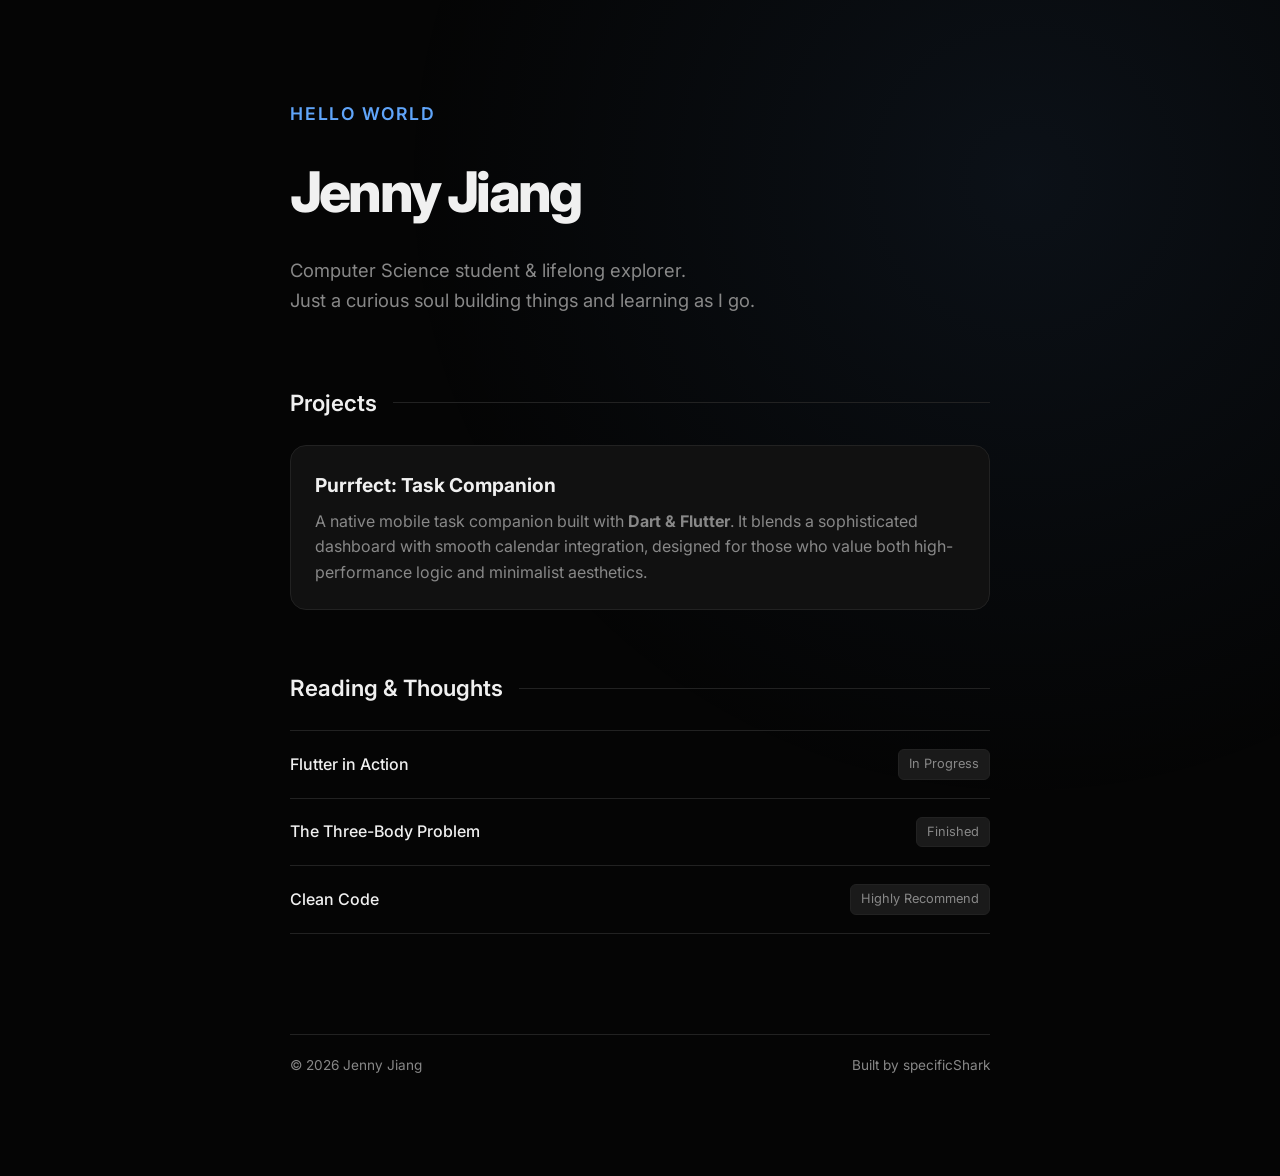
==== index.html @ 4e8fd416 "Update todo-detail.html Fix the problem that image cannot show." ====
<!DOCTYPE html>
<html lang="en">
<head>
    <meta charset="UTF-8">
    <meta name="viewport" content="width=device-width, initial-scale=1.0">
    <title>Jenny Jiang | Mobile Developer</title>
    <link href="https://fonts.googleapis.com/css2?family=Inter:wght@400;600;800&display=swap" rel="stylesheet">
    <style>
        :root {
            --bg-color: #050505;
            --card-bg: #111111;
            --text-main: #f0f0f0;
            --text-dim: #888888;
            --accent: #60a5fa; /* Modern Blue */
            --border: #222222;
        }

        body {
            background-color: var(--bg-color);
            color: var(--text-main);
            font-family: 'Inter', -apple-system, BlinkMacSystemFont, sans-serif;
            margin: 0;
            padding: 0;
            line-height: 1.6;
            -webkit-font-smoothing: antialiased;
        }

        .container {
            max-width: 700px;
            margin: 0 auto;
            padding: 100px 24px;
        }

        /* Header Section */
        header {
            margin-bottom: 70px;
        }

        h1 {
            font-size: 3.5rem;
            font-weight: 800;
            margin: 0 0 16px 0;
            letter-spacing: -0.05em;
        }

        .subtitle {
            font-size: 1.1rem;
            color: var(--accent);
            font-weight: 600;
            text-transform: uppercase;
            letter-spacing: 0.1em;
            margin-bottom: 20px;
        }

        .desc {
            font-size: 1.15rem;
            color: var(--text-dim);
            max-width: 540px;
        }

        /* Section Titles */
        h2 {
            font-size: 1.4rem;
            font-weight: 600;
            margin: 60px 0 24px 0;
            display: flex;
            align-items: center;
        }

        h2::after {
            content: "";
            height: 1px;
            flex: 1;
            background: var(--border);
            margin-left: 16px;
        }

        /* Project Cards */
        .project-card {
            background: var(--card-bg);
            padding: 24px;
            border-radius: 16px;
            margin-bottom: 20px;
            border: 1px solid var(--border);
            transition: all 0.3s ease;
            text-decoration: none;
            display: block;
        }

        .project-card:hover {
            border-color: var(--accent);
            transform: translateY(-4px);
            background: #161616;
        }

        .project-card h3 {
            margin: 0 0 8px 0;
            color: var(--text-main);
            font-size: 1.2rem;
        }

        .project-card p {
            margin: 0;
            color: var(--text-dim);
            font-size: 1rem;
        }

        /* Reading List */
        .list-container {
            border-top: 1px solid var(--border);
        }

        .list-item {
            display: flex;
            justify-content: space-between;
            align-items: center;
            padding: 18px 0;
            border-bottom: 1px solid var(--border);
        }

        .list-item-title {
            font-weight: 500;
            color: var(--text-main);
        }

        .list-item-tag {
            font-size: 0.8rem;
            color: var(--text-dim);
            background: #1a1a1a;
            padding: 4px 10px;
            border-radius: 6px;
            border: 1px solid var(--border);
        }

        /* Decor Background Glow */
        .glow {
            position: fixed;
            top: 0;
            left: 50%;
            transform: translateX(-50%);
            width: 100%;
            height: 100%;
            background: radial-gradient(circle at 80% 20%, rgba(96, 165, 250, 0.08) 0%, rgba(0,0,0,0) 50%);
            z-index: -1;
            pointer-events: none;
        }

        footer {
            margin-top: 100px;
            padding-top: 20px;
            border-top: 1px solid var(--border);
            color: var(--text-dim);
            font-size: 0.85rem;
            display: flex;
            justify-content: space-between;
        }

        a {
            color: var(--accent);
            text-decoration: none;
        }
    </style>
</head>
<body>
    <div class="glow"></div>
    
    <div class="container">
        <header>
            <div class="subtitle">Hello World</div>
            <h1>Jenny Jiang</h1>
            <p class="desc">
                Computer Science student & lifelong explorer. <br>
                Just a curious soul building things and learning as I go.
            </p>
        </header>

        <section id="projects">
            <h2>Projects</h2>
            <a href="projects/todo-detail.html" class="project-card">
                <h3>Purrfect: Task Companion</h3>
                <p>A native mobile task companion built with <strong>Dart & Flutter</strong>. 
                    It blends a sophisticated dashboard with smooth calendar integration, designed for those who value both high-performance logic and minimalist aesthetics.</p>
            </a>
            
        </section>

        <section id="reading">
            <h2>Reading & Thoughts</h2>
            <div class="list-container">
                <div class="list-item">
                    <span class="list-item-title">Flutter in Action</span>
                    <span class="list-item-tag">In Progress</span>
                </div>
                <div class="list-item">
                    <span class="list-item-title">The Three-Body Problem</span>
                    <span class="list-item-tag">Finished</span>
                </div>
                <div class="list-item">
                    <span class="list-item-title">Clean Code</span>
                    <span class="list-item-tag">Highly Recommend</span>
                </div>
            </div>
        </section>

        <footer>
            <span>© 2026 Jenny Jiang</span>
            <span>Built by specificShark</span>
        </footer>
    </div>
</body>
</html>
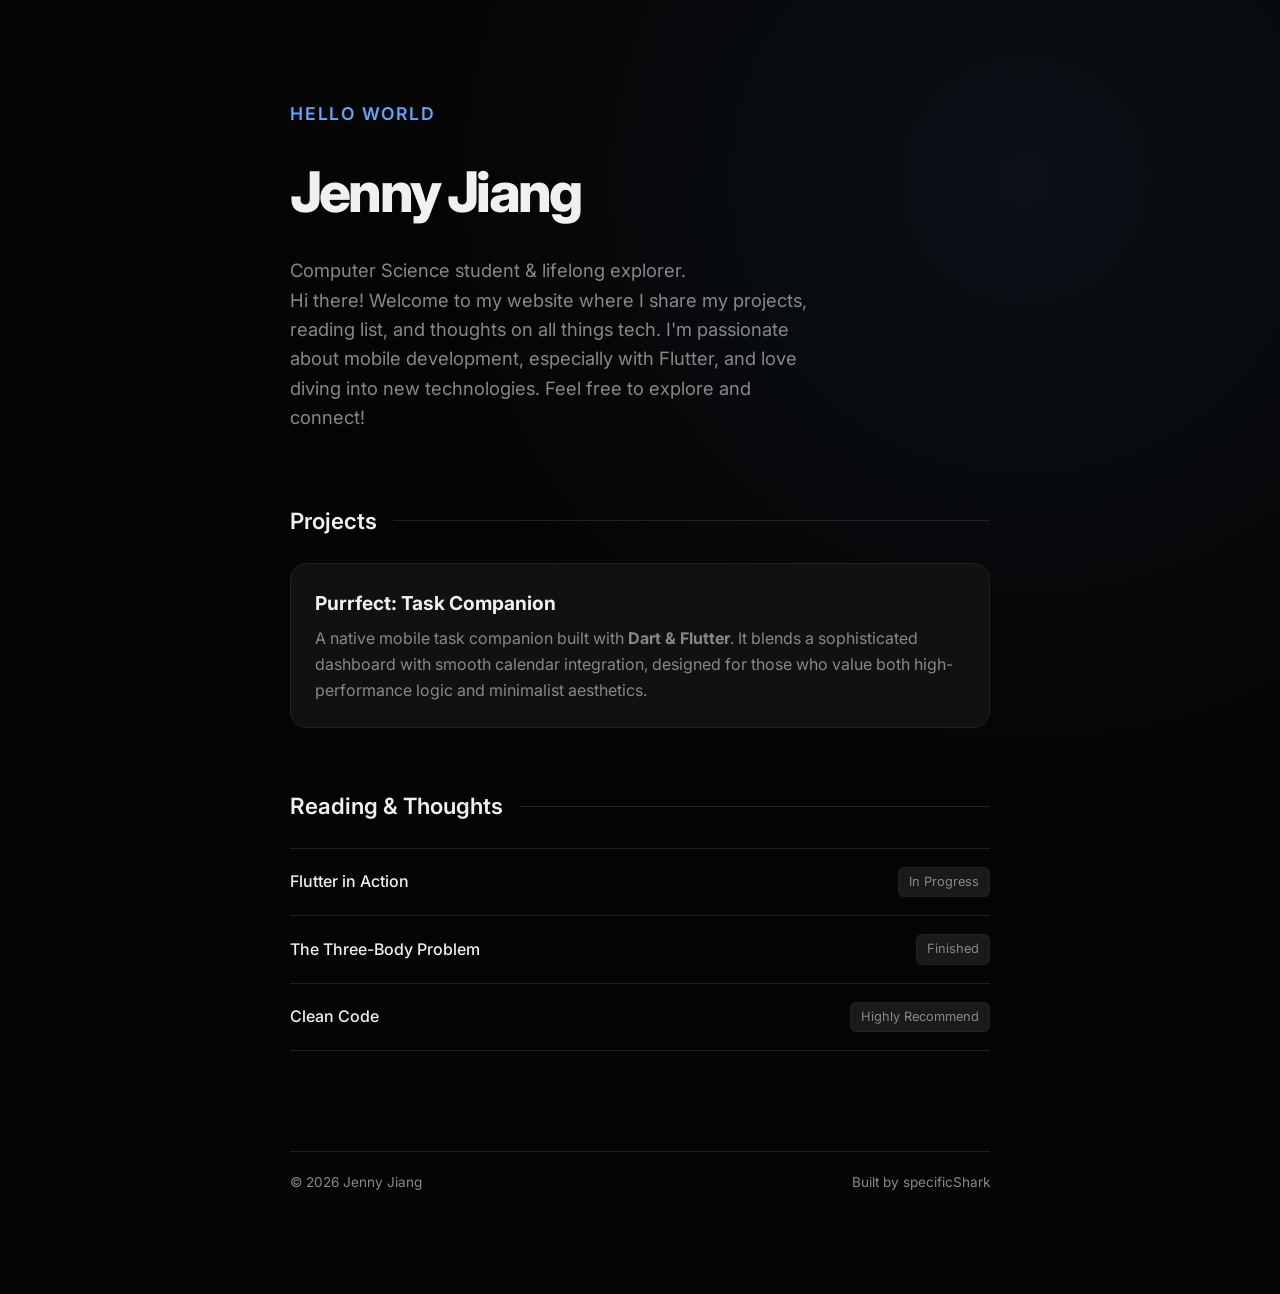
==== commit 58d9a991: "Add calendar pic for Purrfect project" ====
--- a/index.html
+++ b/index.html
@@ -170,7 +170,7 @@
             <h1>Jenny Jiang</h1>
             <p class="desc">
                 Computer Science student & lifelong explorer. <br>
-                Just a curious soul building things and learning as I go.
+                Hi there! Welcome to my website where I share my projects, reading list, and thoughts on all things tech. I'm passionate about mobile development, especially with Flutter, and love diving into new technologies. Feel free to explore and connect!
             </p>
         </header>
 
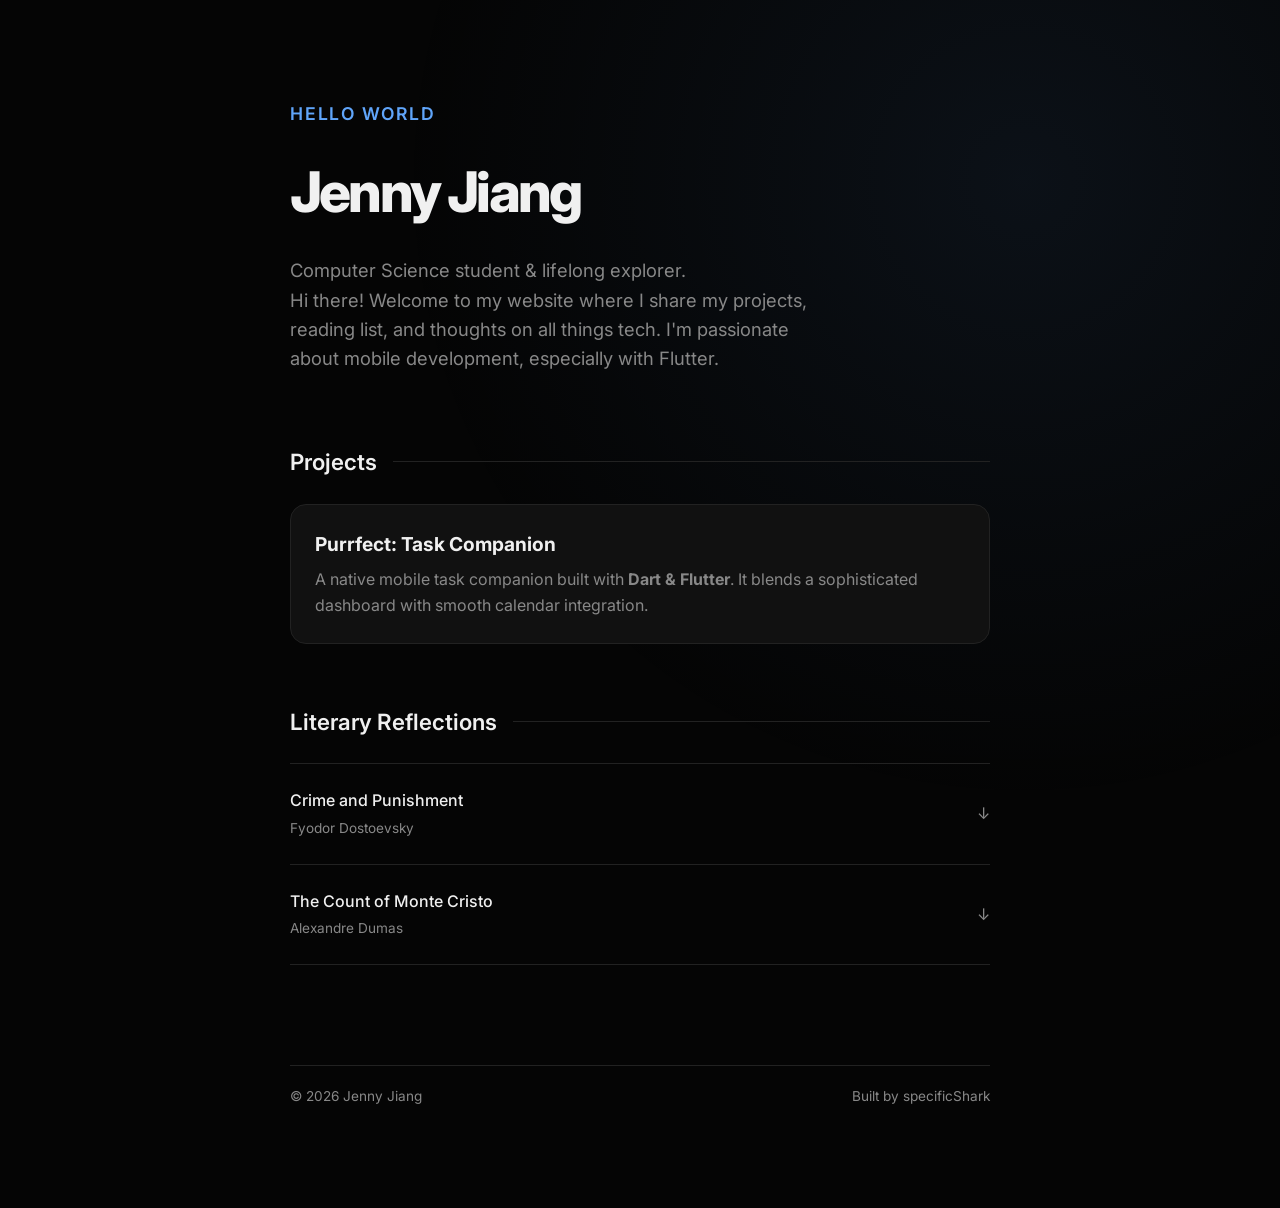
==== commit 03888c79: "Update reading & thoughts section Create main.css and script.js files to store style and functions s" ====
--- a/index.html
+++ b/index.html
@@ -5,161 +5,7 @@
     <meta name="viewport" content="width=device-width, initial-scale=1.0">
     <title>Jenny Jiang | Mobile Developer</title>
     <link href="https://fonts.googleapis.com/css2?family=Inter:wght@400;600;800&display=swap" rel="stylesheet">
-    <style>
-        :root {
-            --bg-color: #050505;
-            --card-bg: #111111;
-            --text-main: #f0f0f0;
-            --text-dim: #888888;
-            --accent: #60a5fa; /* Modern Blue */
-            --border: #222222;
-        }
-
-        body {
-            background-color: var(--bg-color);
-            color: var(--text-main);
-            font-family: 'Inter', -apple-system, BlinkMacSystemFont, sans-serif;
-            margin: 0;
-            padding: 0;
-            line-height: 1.6;
-            -webkit-font-smoothing: antialiased;
-        }
-
-        .container {
-            max-width: 700px;
-            margin: 0 auto;
-            padding: 100px 24px;
-        }
-
-        /* Header Section */
-        header {
-            margin-bottom: 70px;
-        }
-
-        h1 {
-            font-size: 3.5rem;
-            font-weight: 800;
-            margin: 0 0 16px 0;
-            letter-spacing: -0.05em;
-        }
-
-        .subtitle {
-            font-size: 1.1rem;
-            color: var(--accent);
-            font-weight: 600;
-            text-transform: uppercase;
-            letter-spacing: 0.1em;
-            margin-bottom: 20px;
-        }
-
-        .desc {
-            font-size: 1.15rem;
-            color: var(--text-dim);
-            max-width: 540px;
-        }
-
-        /* Section Titles */
-        h2 {
-            font-size: 1.4rem;
-            font-weight: 600;
-            margin: 60px 0 24px 0;
-            display: flex;
-            align-items: center;
-        }
-
-        h2::after {
-            content: "";
-            height: 1px;
-            flex: 1;
-            background: var(--border);
-            margin-left: 16px;
-        }
-
-        /* Project Cards */
-        .project-card {
-            background: var(--card-bg);
-            padding: 24px;
-            border-radius: 16px;
-            margin-bottom: 20px;
-            border: 1px solid var(--border);
-            transition: all 0.3s ease;
-            text-decoration: none;
-            display: block;
-        }
-
-        .project-card:hover {
-            border-color: var(--accent);
-            transform: translateY(-4px);
-            background: #161616;
-        }
-
-        .project-card h3 {
-            margin: 0 0 8px 0;
-            color: var(--text-main);
-            font-size: 1.2rem;
-        }
-
-        .project-card p {
-            margin: 0;
-            color: var(--text-dim);
-            font-size: 1rem;
-        }
-
-        /* Reading List */
-        .list-container {
-            border-top: 1px solid var(--border);
-        }
-
-        .list-item {
-            display: flex;
-            justify-content: space-between;
-            align-items: center;
-            padding: 18px 0;
-            border-bottom: 1px solid var(--border);
-        }
-
-        .list-item-title {
-            font-weight: 500;
-            color: var(--text-main);
-        }
-
-        .list-item-tag {
-            font-size: 0.8rem;
-            color: var(--text-dim);
-            background: #1a1a1a;
-            padding: 4px 10px;
-            border-radius: 6px;
-            border: 1px solid var(--border);
-        }
-
-        /* Decor Background Glow */
-        .glow {
-            position: fixed;
-            top: 0;
-            left: 50%;
-            transform: translateX(-50%);
-            width: 100%;
-            height: 100%;
-            background: radial-gradient(circle at 80% 20%, rgba(96, 165, 250, 0.08) 0%, rgba(0,0,0,0) 50%);
-            z-index: -1;
-            pointer-events: none;
-        }
-
-        footer {
-            margin-top: 100px;
-            padding-top: 20px;
-            border-top: 1px solid var(--border);
-            color: var(--text-dim);
-            font-size: 0.85rem;
-            display: flex;
-            justify-content: space-between;
-        }
-
-        a {
-            color: var(--accent);
-            text-decoration: none;
-        }
-    </style>
+    <link rel="stylesheet" href="css/main.css">
 </head>
 <body>
     <div class="glow"></div>
@@ -170,7 +16,7 @@
             <h1>Jenny Jiang</h1>
             <p class="desc">
                 Computer Science student & lifelong explorer. <br>
-                Hi there! Welcome to my website where I share my projects, reading list, and thoughts on all things tech. I'm passionate about mobile development, especially with Flutter, and love diving into new technologies. Feel free to explore and connect!
+                Hi there! Welcome to my website where I share my projects, reading list, and thoughts on all things tech. I'm passionate about mobile development, especially with Flutter.
             </p>
         </header>
 
@@ -178,26 +24,41 @@
             <h2>Projects</h2>
             <a href="projects/todo-detail.html" class="project-card">
                 <h3>Purrfect: Task Companion</h3>
-                <p>A native mobile task companion built with <strong>Dart & Flutter</strong>. 
-                    It blends a sophisticated dashboard with smooth calendar integration, designed for those who value both high-performance logic and minimalist aesthetics.</p>
+                <p>A native mobile task companion built with <strong>Dart & Flutter</strong>. It blends a sophisticated dashboard with smooth calendar integration.</p>
             </a>
-            
         </section>
 
         <section id="reading">
-            <h2>Reading & Thoughts</h2>
+            <h2>Literary Reflections</h2>
             <div class="list-container">
-                <div class="list-item">
-                    <span class="list-item-title">Flutter in Action</span>
-                    <span class="list-item-tag">In Progress</span>
+                <!-- Crime and Punishment -->
+                <div class="book-item">
+                    <div class="book-header" onclick="toggleBook(this)">
+                        <div class="book-info">
+                            <span class="list-item-title">Crime and Punishment</span>
+                            <span class="author">Fyodor Dostoevsky</span>
+                        </div>
+                        <span class="hover-quote">"To go wrong in one's own way..."</span>
+                        <span class="arrow">↓</span>
+                    </div>
+                    <div class="book-content">
+                        <p>Dostoevsky’s exploration of Raskolnikov’s internal struggle is a profound meditation on morality and redemption.</p>
+                    </div>
                 </div>
-                <div class="list-item">
-                    <span class="list-item-title">The Three-Body Problem</span>
-                    <span class="list-item-tag">Finished</span>
-                </div>
-                <div class="list-item">
-                    <span class="list-item-title">Clean Code</span>
-                    <span class="list-item-tag">Highly Recommend</span>
+
+                <!-- Count of Monte Cristo -->
+                <div class="book-item">
+                    <div class="book-header" onclick="toggleBook(this)">
+                        <div class="book-info">
+                            <span class="list-item-title">The Count of Monte Cristo</span>
+                            <span class="author">Alexandre Dumas</span>
+                        </div>
+                        <span class="hover-quote">"Wait and Hope."</span>
+                        <span class="arrow">↓</span>
+                    </div>
+                    <div class="book-content">
+                        <p>A masterpiece about patience and justice. Edmond Dantès' transformation is a testament to the resilience of the human spirit.</p>
+                    </div>
                 </div>
             </div>
         </section>
@@ -207,5 +68,7 @@
             <span>Built by specificShark</span>
         </footer>
     </div>
+
+    <script src="js/script.js"></script>
 </body>
 </html>
--- a/css/main.css
+++ b/css/main.css
@@ -0,0 +1,253 @@
+/* --- Design System & Variables --- */
+:root {
+    --bg-color: #050505;
+    --card-bg: #111111;
+    --text-main: #f0f0f0;
+    --text-dim: #888888;
+    --accent: #60a5fa; /* Modern Blue */
+    --border: #222222;
+}
+
+/* --- Base Styles --- */
+body {
+    background-color: var(--bg-color);
+    color: var(--text-main);
+    font-family: 'Inter', -apple-system, BlinkMacSystemFont, sans-serif;
+    margin: 0;
+    padding: 0;
+    line-height: 1.6;
+    -webkit-font-smoothing: antialiased;
+}
+
+.container {
+    max-width: 700px;
+    margin: 0 auto;
+    padding: 100px 24px;
+}
+
+a {
+    color: var(--accent);
+    text-decoration: none;
+}
+
+/* --- Header --- */
+header {
+    margin-bottom: 70px;
+}
+
+h1 {
+    font-size: 3.5rem;
+    font-weight: 800;
+    margin: 0 0 16px 0;
+    letter-spacing: -0.05em;
+}
+
+.subtitle {
+    font-size: 1.1rem;
+    color: var(--accent);
+    font-weight: 600;
+    text-transform: uppercase;
+    letter-spacing: 0.1em;
+    margin-bottom: 20px;
+}
+
+.desc {
+    font-size: 1.15rem;
+    color: var(--text-dim);
+    max-width: 540px;
+}
+
+/* --- Section Titles --- */
+h2 {
+    font-size: 1.4rem;
+    font-weight: 600;
+    margin: 60px 0 24px 0;
+    display: flex;
+    align-items: center;
+}
+
+h2::after {
+    content: "";
+    height: 1px;
+    flex: 1;
+    background: var(--border);
+    margin-left: 16px;
+}
+
+/* --- Project Cards --- */
+.project-card {
+    background: var(--card-bg);
+    padding: 24px;
+    border-radius: 16px;
+    margin-bottom: 20px;
+    border: 1px solid var(--border);
+    transition: all 0.3s ease;
+    display: block;
+}
+
+.project-card:hover {
+    border-color: var(--accent);
+    transform: translateY(-4px);
+    background: #161616;
+}
+
+.project-card h3 {
+    margin: 0 0 8px 0;
+    color: var(--text-main);
+    font-size: 1.2rem;
+}
+
+.project-card p {
+    margin: 0;
+    color: var(--text-dim);
+    font-size: 1rem;
+}
+
+/* --- Book List & Accordion --- */
+.list-container {
+    border-top: 1px solid var(--border);
+}
+
+.book-item {
+    border-bottom: 1px solid var(--border);
+    transition: all 0.3s ease;
+}
+
+.book-header {
+    display: flex;
+    justify-content: space-between;
+    align-items: center;
+    padding: 24px 0;
+    cursor: pointer;
+    position: relative;
+}
+
+.book-info {
+    display: flex;
+    flex-direction: column;
+    z-index: 2;
+}
+
+.list-item-title {
+    font-weight: 500;
+    color: var(--text-main);
+}
+
+.author {
+    font-size: 0.85rem;
+    color: var(--text-dim);
+    margin-top: 4px;
+}
+
+.hover-quote {
+    position: absolute;
+    left: 50%;
+    transform: translateX(-50%);
+    font-style: italic;
+    font-size: 0.9rem;
+    color: var(--accent);
+    opacity: 0;
+    transition: opacity 0.3s ease;
+    pointer-events: none;
+    white-space: nowrap;
+}
+
+.book-header:hover .hover-quote {
+    opacity: 0.6;
+}
+
+.book-header:hover .list-item-title {
+    color: var(--accent);
+}
+
+.arrow {
+    color: var(--text-dim);
+    transition: transform 0.3s ease;
+}
+
+.book-content {
+    max-height: 0;
+    overflow: hidden;
+    transition: max-height 0.4s cubic-bezier(0.4, 0, 0.2, 1);
+}
+
+.book-content p {
+    padding: 0 0 24px 0;
+    margin: 0;
+    font-size: 0.95rem;
+    color: var(--text-dim);
+    line-height: 1.8;
+}
+
+.book-item.active .book-content {
+    max-height: 300px;
+}
+
+.book-item.active .arrow {
+    transform: rotate(180deg);
+    color: var(--accent);
+}
+
+/* --- Project Detail Specifics --- */
+.back-link {
+    display: inline-block;
+    margin-bottom: 40px;
+    color: var(--text-dim);
+    font-size: 0.9rem;
+    transition: color 0.2s;
+}
+.back-link:hover { color: var(--accent); }
+
+.tag-row { margin-bottom: 40px; }
+.tag {
+    font-size: 0.8rem;
+    background: #1a1a1a;
+    padding: 4px 12px;
+    border-radius: 20px;
+    border: 1px solid var(--border);
+    margin-right: 8px;
+    color: var(--accent);
+}
+
+.project-image {
+    width: 100%;
+    background: var(--card-bg);
+    border-radius: 16px;
+    border: 1px solid var(--border);
+    margin-bottom: 40px;
+    display: flex;
+    flex-direction: column;
+    align-items: center;
+    overflow: hidden;
+}
+
+.feature-list { padding: 0; list-style: none; }
+.feature-list li {
+    padding: 12px 0;
+    border-bottom: 1px solid var(--border);
+    color: var(--text-dim);
+}
+.feature-list li strong { color: var(--text-main); margin-right: 10px; }
+
+/* --- Footer & Glow --- */
+.glow {
+    position: fixed;
+    top: 0;
+    left: 50%;
+    transform: translateX(-50%);
+    width: 100%;
+    height: 100%;
+    background: radial-gradient(circle at 80% 20%, rgba(96, 165, 250, 0.08) 0%, rgba(0,0,0,0) 50%);
+    z-index: -1;
+    pointer-events: none;
+}
+
+footer {
+    margin-top: 100px;
+    padding-top: 20px;
+    border-top: 1px solid var(--border);
+    color: var(--text-dim);
+    font-size: 0.85rem;
+    display: flex;
+    justify-content: space-between;
+}
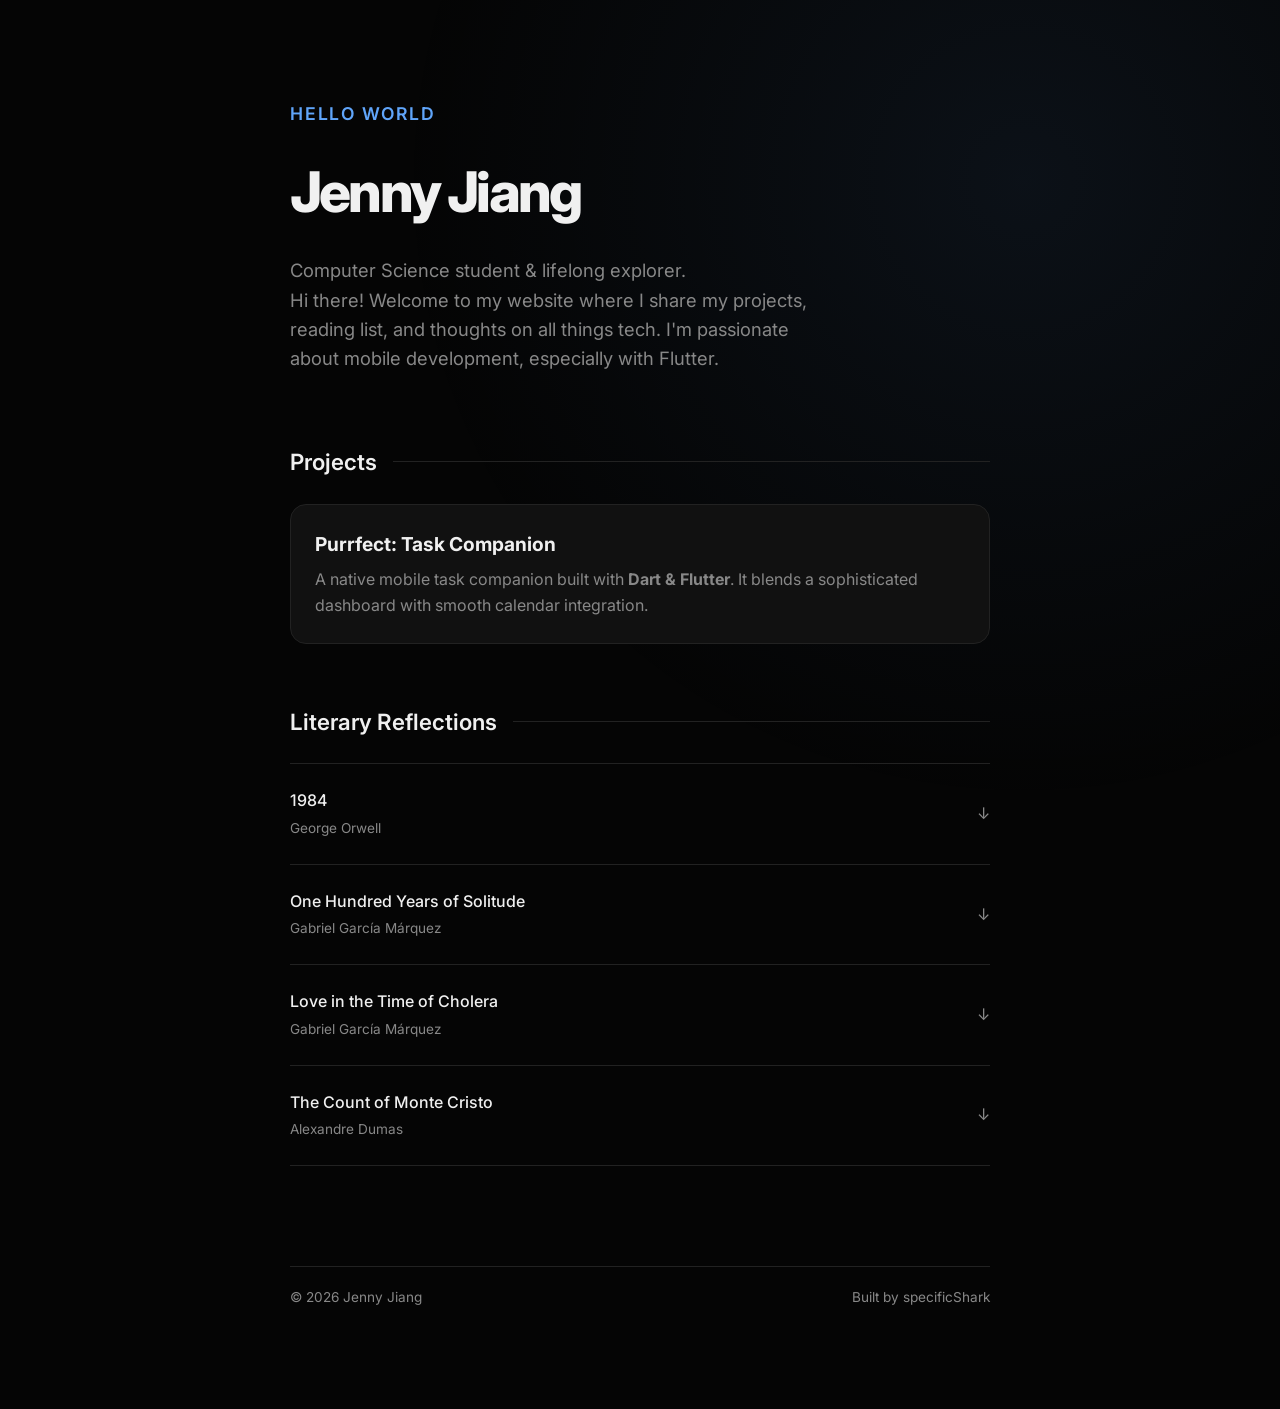
==== commit 680e22d4: "Update index.html Update the reading section. Add more books." ====
--- a/index.html
+++ b/index.html
@@ -31,18 +31,54 @@
         <section id="reading">
             <h2>Literary Reflections</h2>
             <div class="list-container">
-                <!-- Crime and Punishment -->
+                <!-- 1984 -->
                 <div class="book-item">
                     <div class="book-header" onclick="toggleBook(this)">
                         <div class="book-info">
-                            <span class="list-item-title">Crime and Punishment</span>
-                            <span class="author">Fyodor Dostoevsky</span>
+                            <span class="list-item-title">1984</span>
+                            <span class="author">George Orwell</span>
                         </div>
-                        <span class="hover-quote">"To go wrong in one's own way..."</span>
+                        <span class="hover-quote">"Big Brother is Watching You."</span>
                         <span class="arrow">↓</span>
                     </div>
                     <div class="book-content">
-                        <p>Dostoevsky’s exploration of Raskolnikov’s internal struggle is a profound meditation on morality and redemption.</p>
+                        <p>
+                            A chilling dive into the horrors of totalitarianism. It serves as a haunting reminder of how fragile truth can be when language and memory are manipulated by power.
+                        </p>
+                    </div>
+                </div>
+
+                <!-- One Hundred Years of Solitude -->
+                <div class="book-item">
+                    <div class="book-header" onclick="toggleBook(this)">
+                        <div class="book-info">
+                            <span class="list-item-title">One Hundred Years of Solitude</span>
+                            <span class="author">Gabriel García Márquez</span>
+                        </div>
+                        <span class="hover-quote">"Everything is known."</span>
+                        <span class="arrow">↓</span>
+                    </div>
+                    <div class="book-content">
+                        <p>
+                            A mesmerizing epic that captures the rise and fall of the Buendía family. It’s a profound exploration of Latin American history through the lens of magical realism and the inescapable cycle of solitude.
+                        </p>
+                    </div>
+                </div>
+
+                <!-- Love in the Time of Cholera -->
+                <div class="book-item">
+                    <div class="book-header" onclick="toggleBook(this)">
+                        <div class="book-info">
+                            <span class="list-item-title">Love in the Time of Cholera</span>
+                            <span class="author">Gabriel García Márquez</span>
+                        </div>
+                        <span class="hover-quote">"Love is a disease."</span>
+                        <span class="arrow">↓</span>
+                    </div>
+                    <div class="book-content">
+                        <p>
+                            A lyrical examination of love in all its forms—as a passion, as a spiritual necessity, and even as a physical ailment. It portrays a devotion that transcends time and age.
+                        </p>
                     </div>
                 </div>
 
@@ -57,7 +93,9 @@
                         <span class="arrow">↓</span>
                     </div>
                     <div class="book-content">
-                        <p>A masterpiece about patience and justice. Edmond Dantès' transformation is a testament to the resilience of the human spirit.</p>
+                        <p>
+                            (Reading...) An epic tale of betrayal and meticulously planned redemption. Even though I haven't finished it yet, the sheer scale of the protagonist's transformation is breathtaking.
+                        </p>
                     </div>
                 </div>
             </div>
--- a/css/main.css
+++ b/css/main.css
@@ -209,16 +209,39 @@
     color: var(--accent);
 }
 
+/* --- Project Gallery (Three Images Side-by-Side) --- */
 .project-image {
     width: 100%;
-    background: var(--card-bg);
-    border-radius: 16px;
+    margin-bottom: 40px;
+    display: flex;         /* 开启并列布局 */
+    gap: 12px;             /* 图片之间的间距 */
+    justify-content: space-between;
+}
+
+.project-image img {
+    flex: 1;               /* 核心：让三张图平分容器宽度 */
+    width: 0;              /* 防止图片原始尺寸撑破布局 */
+    height: auto;
+    aspect-ratio: 9 / 19;  /* 针对手机 App 截图的比例 (可选，根据你截图调) */
+    object-fit: cover;     /* 保证图片不拉伸变形 */
+    border-radius: 12px;
     border: 1px solid var(--border);
-    margin-bottom: 40px;
-    display: flex;
-    flex-direction: column;
-    align-items: center;
-    overflow: hidden;
+    transition: transform 0.3s ease;
+}
+
+.project-image img:hover {
+    transform: translateY(-5px); /* 鼠标悬停往上跳一点，很有动感 */
+    border-color: var(--accent);
+}
+
+/* 手机端自动变回垂直排列，防止太挤 */
+@media (max-width: 600px) {
+    .project-image {
+        flex-direction: column;
+    }
+    .project-image img {
+        width: 100%;
+    }
 }
 
 .feature-list { padding: 0; list-style: none; }
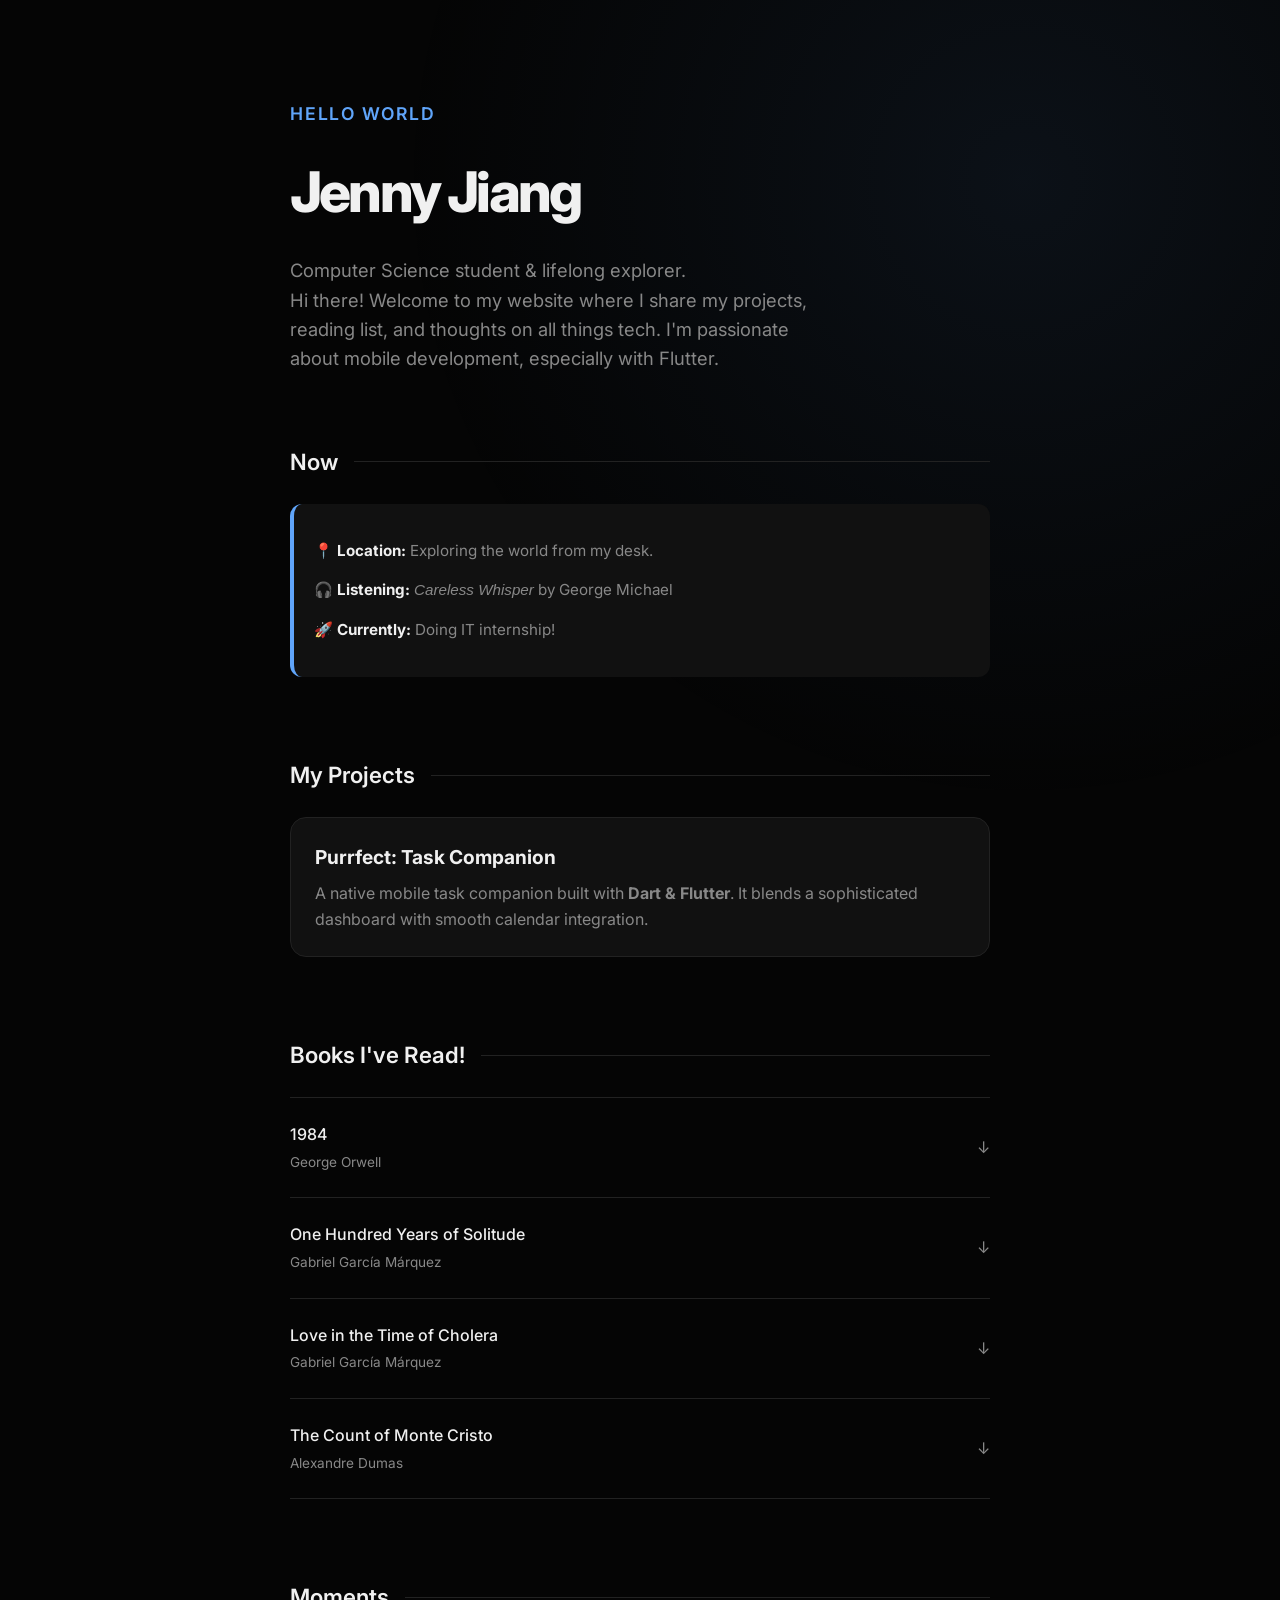
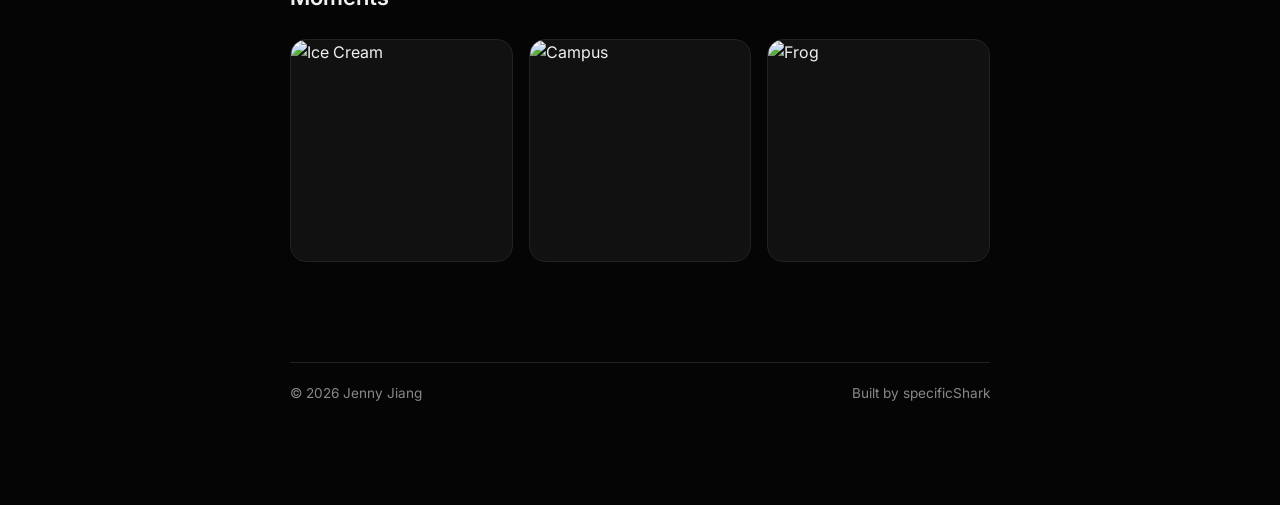
==== commit e850451b: "Update index.html Add Now cards and Moment gallery." ====
--- a/index.html
+++ b/index.html
@@ -20,8 +20,17 @@
             </p>
         </header>
 
+        <section id="now">
+            <h2>Now</h2>
+            <div class="now-card">
+                <p>📍 <b>Location:</b> Exploring the world from my desk.</p>
+                <p>🎧 <b>Listening:</b> <i>Careless Whisper</i> by George Michael</p>
+                <p>🚀 <b>Currently:</b> Doing IT internship!</p>
+            </div>
+        </section>
+
         <section id="projects">
-            <h2>Projects</h2>
+            <h2>My Projects</h2>
             <a href="projects/todo-detail.html" class="project-card">
                 <h3>Purrfect: Task Companion</h3>
                 <p>A native mobile task companion built with <strong>Dart & Flutter</strong>. It blends a sophisticated dashboard with smooth calendar integration.</p>
@@ -29,7 +38,7 @@
         </section>
 
         <section id="reading">
-            <h2>Literary Reflections</h2>
+            <h2>Books I've Read!</h2>
             <div class="list-container">
                 <!-- 1984 -->
                 <div class="book-item">
@@ -101,6 +110,30 @@
             </div>
         </section>
 
+        <section id="gallery">
+            <h2>Moments</h2>
+            <div class="photo-grid">
+                <div class="photo-item">
+                    <img src="assets/moments/icecream.PNG" alt="Ice Cream">
+                    <div class="photo-overlay">
+                        <span>Sweet Moments</span>
+                    </div>
+                </div>
+                <div class="photo-item">
+                    <img src="assets/moments/campus-light.PNG" alt="Campus">
+                    <div class="photo-overlay">
+                        <span>Campus Dusk</span>
+                    </div>
+                </div>
+                <div class="photo-item">
+                    <img src="assets/moments/frog.PNG" alt="Frog">
+                    <div class="photo-overlay">
+                        <span>Nature Explorer</span>
+                    </div>
+                </div>
+            </div>
+        </section>
+
         <footer>
             <span>© 2026 Jenny Jiang</span>
             <span>Built by specificShark</span>
--- a/css/main.css
+++ b/css/main.css
@@ -58,6 +58,10 @@
 }
 
 /* --- Section Titles --- */
+section {
+    margin-bottom: 80px;
+}
+
 h2 {
     font-size: 1.4rem;
     font-weight: 600;
@@ -73,6 +77,17 @@
     background: var(--border);
     margin-left: 16px;
 }
+
+/* --- Now Card --- */
+.now-card {
+    background: var(--card-bg);
+    padding: 20px;
+    border-radius: 12px;
+    border-left: 4px solid var(--accent);
+    font-size: 0.95rem;
+    color: var(--text-dim);
+}
+.now-card b { color: var(--text-main); }
 
 /* --- Project Cards --- */
 .project-card {
@@ -188,6 +203,71 @@
     color: var(--accent);
 }
 
+/* --- Moments Gallery (Enhanced with Hover) --- */
+.photo-grid {
+    display: grid;
+    grid-template-columns: repeat(3, 1fr);
+    gap: 16px;
+    margin-top: 24px;
+}
+
+.photo-item {
+    position: relative; /* 必须设置，让文字层相对于它定位 */
+    aspect-ratio: 1 / 1;
+    overflow: hidden;
+    border-radius: 16px;
+    border: 1px solid var(--border);
+    background: var(--card-bg);
+    cursor: pointer;
+}
+
+.photo-item img {
+    width: 100%;
+    height: 100%;
+    object-fit: cover;
+    transition: transform 0.6s cubic-bezier(0.4, 0, 0.2, 1);
+}
+
+/* 悬浮遮罩层 */
+.photo-overlay {
+    position: absolute;
+    bottom: 0;
+    left: 0;
+    width: 100%;
+    height: 100%;
+    background: linear-gradient(to top, rgba(0,0,0,0.7) 0%, rgba(0,0,0,0) 50%); /* 渐变遮罩，更清晰 */
+    display: flex;
+    align-items: flex-end; /* 文字放在底部 */
+    padding: 20px;
+    box-sizing: border-box;
+    opacity: 0; /* 默认隐藏 */
+    transform: translateY(10px); /* 默认下移一点，增加滑出感 */
+    transition: all 0.4s ease;
+}
+
+.photo-overlay span {
+    color: #ffffff;
+    font-size: 0.9rem;
+    font-weight: 500;
+    letter-spacing: 0.05em;
+}
+
+/* 悬停时的动作 */
+.photo-item:hover img {
+    transform: scale(1.1); /* 图片轻微放大 */
+}
+
+.photo-item:hover .photo-overlay {
+    opacity: 1; /* 遮罩显现 */
+    transform: translateY(0); /* 文字滑回正常位置 */
+}
+
+/* 手机端适配 */
+@media (max-width: 600px) {
+    .photo-grid { grid-template-columns: 1fr; }
+    .photo-overlay { opacity: 1; transform: translateY(0); } /* 手机端建议直接显示文字 */
+}
+
 /* --- Project Detail Specifics --- */
 .back-link {
     display: inline-block;
@@ -213,28 +293,27 @@
 .project-image {
     width: 100%;
     margin-bottom: 40px;
-    display: flex;         /* 开启并列布局 */
-    gap: 12px;             /* 图片之间的间距 */
+    display: flex;
+    gap: 12px;
     justify-content: space-between;
 }
 
 .project-image img {
-    flex: 1;               /* 核心：让三张图平分容器宽度 */
-    width: 0;              /* 防止图片原始尺寸撑破布局 */
+    flex: 1; 
+    width: 0;
     height: auto;
-    aspect-ratio: 9 / 19;  /* 针对手机 App 截图的比例 (可选，根据你截图调) */
-    object-fit: cover;     /* 保证图片不拉伸变形 */
+    aspect-ratio: 9 / 19;
+    object-fit: cover;
     border-radius: 12px;
     border: 1px solid var(--border);
     transition: transform 0.3s ease;
 }
 
 .project-image img:hover {
-    transform: translateY(-5px); /* 鼠标悬停往上跳一点，很有动感 */
+    transform: translateY(-5px);
     border-color: var(--accent);
 }
 
-/* 手机端自动变回垂直排列，防止太挤 */
 @media (max-width: 600px) {
     .project-image {
         flex-direction: column;
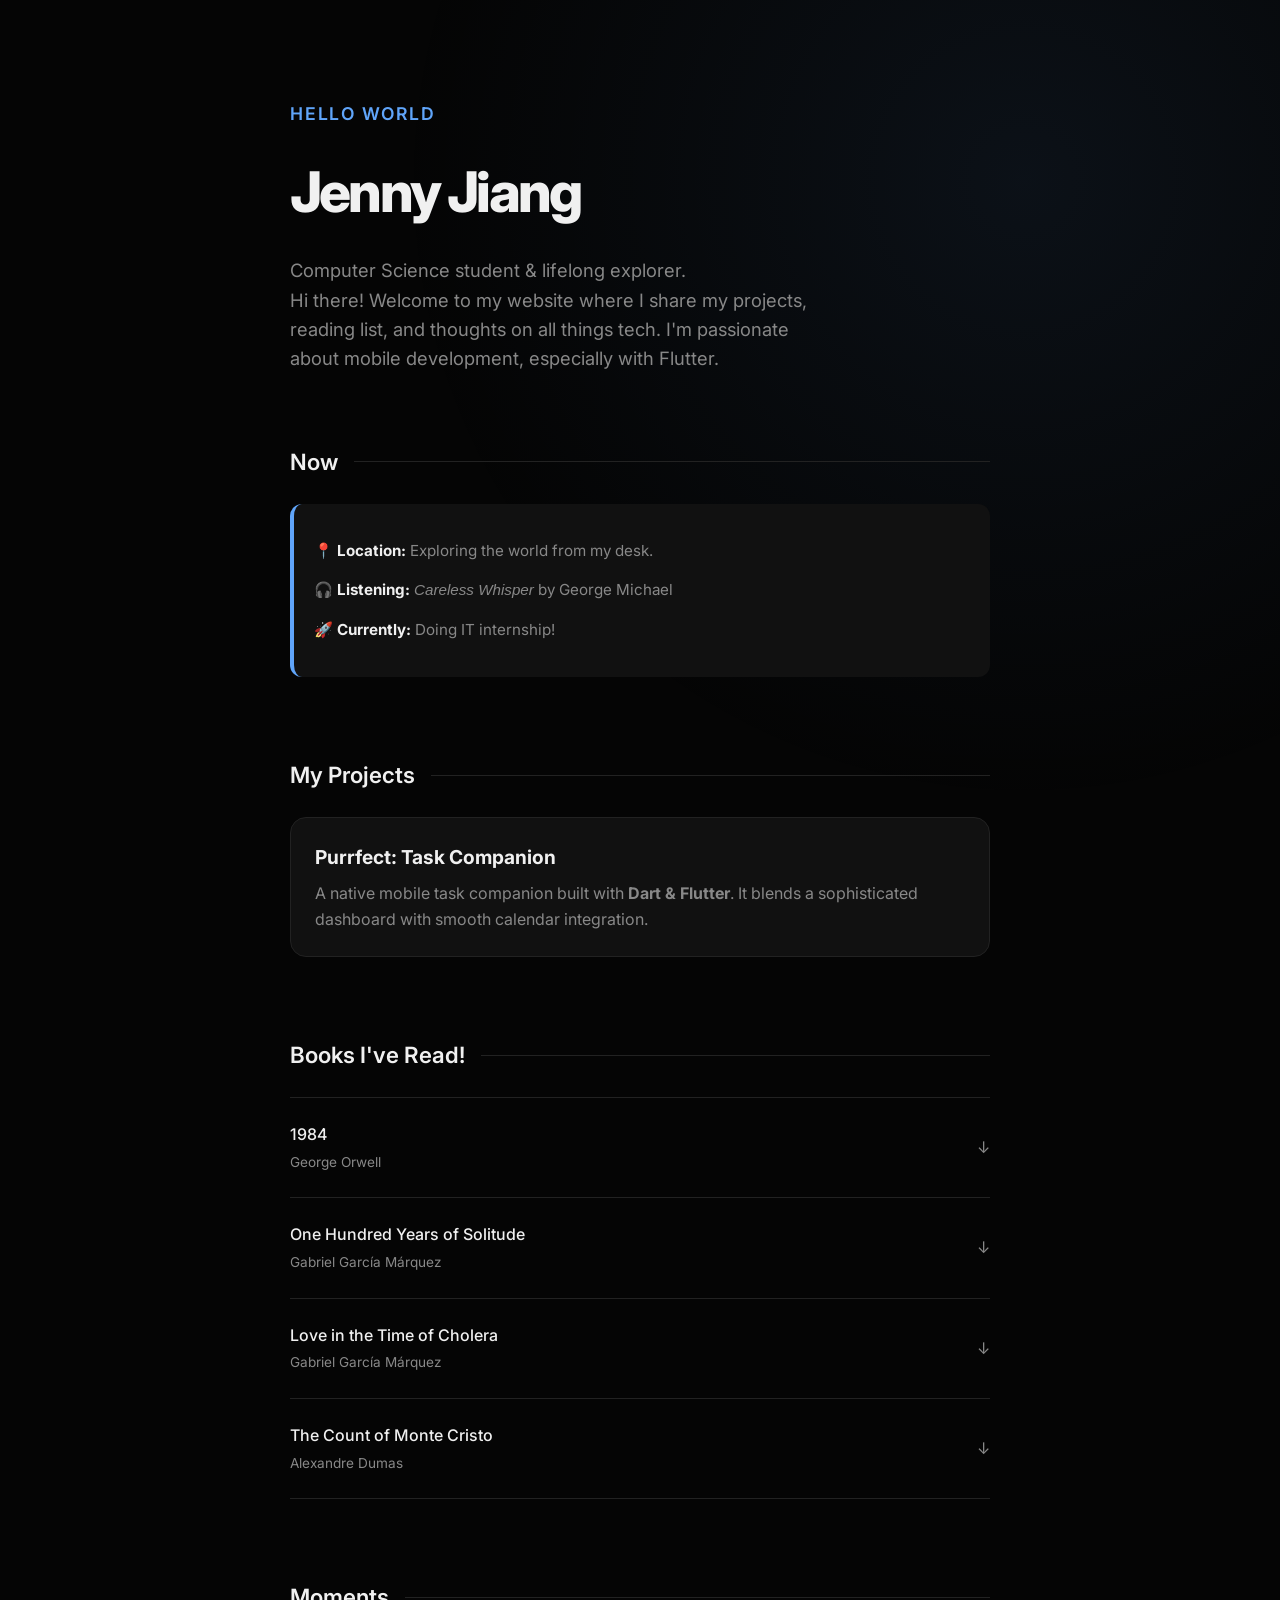
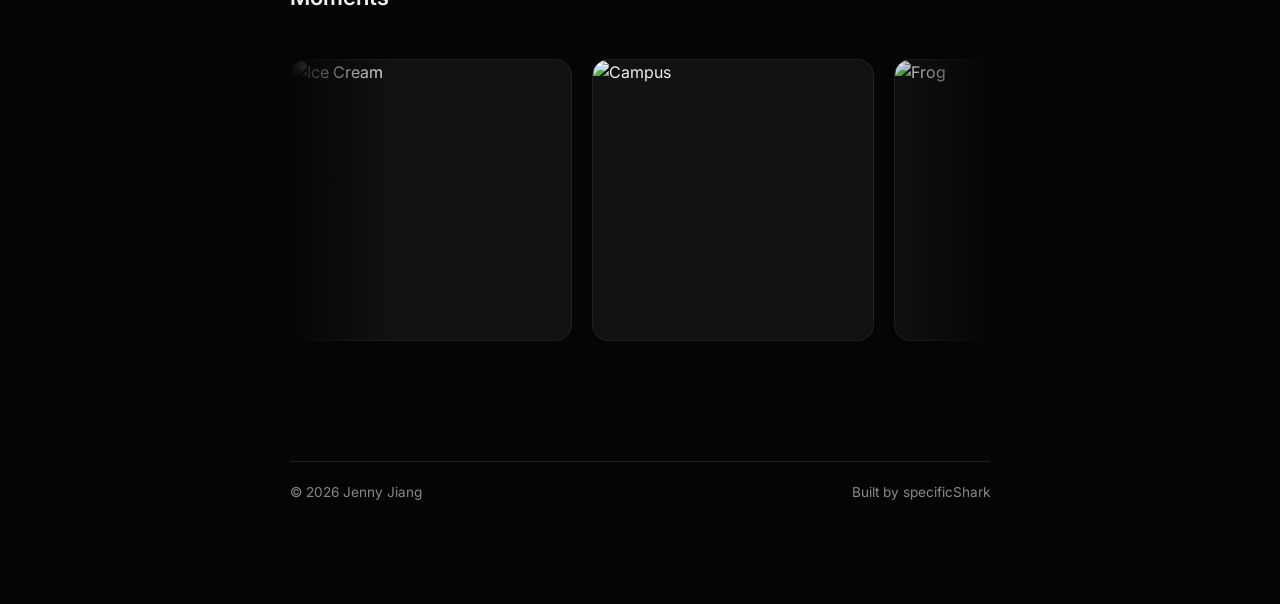
==== commit 1f5c254c: "Update index.html Update Moment Gallery: Add more pictures; Add infinite loop." ====
--- a/index.html
+++ b/index.html
@@ -112,24 +112,110 @@
 
         <section id="gallery">
             <h2>Moments</h2>
-            <div class="photo-grid">
-                <div class="photo-item">
-                    <img src="assets/moments/icecream.PNG" alt="Ice Cream">
-                    <div class="photo-overlay">
-                        <span>Sweet Moments</span>
-                    </div>
-                </div>
-                <div class="photo-item">
-                    <img src="assets/moments/campus-light.PNG" alt="Campus">
-                    <div class="photo-overlay">
-                        <span>Campus Dusk</span>
-                    </div>
-                </div>
-                <div class="photo-item">
-                    <img src="assets/moments/frog.PNG" alt="Frog">
-                    <div class="photo-overlay">
-                        <span>Nature Explorer</span>
-                    </div>
+            <div class="carousel-container">
+                <div class="carousel-track">
+                    <div class="photo-item">
+                        <img src="assets/moments/icecream.PNG" alt="Ice Cream">
+                        <div class="photo-overlay"><span>Sweet Moments</span></div>
+                    </div>
+                    <div class="photo-item">
+                        <img src="assets/moments/campus-light.PNG" alt="Campus">
+                        <div class="photo-overlay"><span>Campus Dusk</span></div>
+                    </div>
+                    <div class="photo-item">
+                        <img src="assets/moments/frog.PNG" alt="Frog">
+                        <div class="photo-overlay"><span>Nature Explorer</span></div>
+                    </div>
+                    <div class="photo-item">
+                        <img src="assets/moments/kingdomtwocrowns.png" alt="Frog">
+                        <div class="photo-overlay"><span>Nature Explorer</span></div>
+                    </div>
+                    <div class="photo-item">
+                        <img src="assets/moments/campus-tree.png" alt="Frog">
+                        <div class="photo-overlay"><span>Nature Explorer</span></div>
+                    </div>
+                    <div class="photo-item">
+                        <img src="assets/moments/cute-doll.png" alt="Frog">
+                        <div class="photo-overlay"><span>Nature Explorer</span></div>
+                    </div>
+                    <div class="photo-item">
+                        <img src="assets/moments/ducks.png" alt="Frog">
+                        <div class="photo-overlay"><span>Nature Explorer</span></div>
+                    </div>
+                    <div class="photo-item">
+                        <img src="assets/moments/lizzard.png" alt="Frog">
+                        <div class="photo-overlay"><span>Nature Explorer</span></div>
+                    </div>
+                    <div class="photo-item">
+                        <img src="assets/moments/phonecase.png" alt="Frog">
+                        <div class="photo-overlay"><span>Nature Explorer</span></div>
+                    </div>
+                    <div class="photo-item">
+                        <img src="assets/moments/starbucks.png" alt="Frog">
+                        <div class="photo-overlay"><span>Nature Explorer</span></div>
+                    </div>
+                    <div class="photo-item">
+                        <img src="assets/moments/stardewvalley.png" alt="Frog">
+                        <div class="photo-overlay"><span>Nature Explorer</span></div>
+                    </div>
+                    <div class="photo-item">
+                        <img src="assets/moments/bird.png" alt="Bird">
+                        <div class="photo-overlay"><span>Nature Explorer</span></div>
+                    </div>
+
+
+
+
+
+                    <div class="photo-item">
+                        <img src="assets/moments/icecream.PNG" alt="Ice Cream">
+                        <div class="photo-overlay"><span>Sweet Moments</span></div>
+                    </div>
+                    <div class="photo-item">
+                        <img src="assets/moments/campus-light.PNG" alt="Campus">
+                        <div class="photo-overlay"><span>Campus Dusk</span></div>
+                    </div>
+                    <div class="photo-item">
+                        <img src="assets/moments/frog.PNG" alt="Frog">
+                        <div class="photo-overlay"><span>Nature Explorer</span></div>
+                    </div>
+                    <div class="photo-item">
+                        <img src="assets/moments/kingdomtwocrowns.png" alt="Frog">
+                        <div class="photo-overlay"><span>Nature Explorer</span></div>
+                    </div>
+                    <div class="photo-item">
+                        <img src="assets/moments/campus-tree.png" alt="Frog">
+                        <div class="photo-overlay"><span>Nature Explorer</span></div>
+                    </div>
+                    <div class="photo-item">
+                        <img src="assets/moments/cute-doll.png" alt="Frog">
+                        <div class="photo-overlay"><span>Nature Explorer</span></div>
+                    </div>
+                    <div class="photo-item">
+                        <img src="assets/moments/ducks.png" alt="Frog">
+                        <div class="photo-overlay"><span>Nature Explorer</span></div>
+                    </div>
+                    <div class="photo-item">
+                        <img src="assets/moments/lizzard.png" alt="Frog">
+                        <div class="photo-overlay"><span>Nature Explorer</span></div>
+                    </div>
+                    <div class="photo-item">
+                        <img src="assets/moments/phonecase.png" alt="Frog">
+                        <div class="photo-overlay"><span>Nature Explorer</span></div>
+                    </div>
+                    <div class="photo-item">
+                        <img src="assets/moments/starbucks.png" alt="Frog">
+                        <div class="photo-overlay"><span>Nature Explorer</span></div>
+                    </div>
+                    <div class="photo-item">
+                        <img src="assets/moments/stardewvalley.png" alt="Frog">
+                        <div class="photo-overlay"><span>Nature Explorer</span></div>
+                    </div>
+                    <div class="photo-item">
+                        <img src="assets/moments/bird.png" alt="Bird">
+                        <div class="photo-overlay"><span>Nature Explorer</span></div>
+                    </div>
+
                 </div>
             </div>
         </section>
--- a/css/main.css
+++ b/css/main.css
@@ -1,4 +1,14 @@
 /* --- Design System & Variables --- */
+:root {
+    --bg-color: #050505;
+    --card-bg: #111111;
+    --text-main: #f0f0f0;
+    --text-dim: #888888;
+    --accent: #60a5fa; /* Modern Blue */
+    --border: #222222;
+}
+
+/* --- Base Styles --- *//* --- Design System & Variables --- */
 :root {
     --bg-color: #050505;
     --card-bg: #111111;
@@ -30,6 +40,327 @@
     text-decoration: none;
 }
 
+/* --- Typography & Headers --- */
+header {
+    margin-bottom: 70px;
+}
+
+h1 {
+    font-size: 3.5rem;
+    font-weight: 800;
+    margin: 0 0 16px 0;
+    letter-spacing: -0.05em;
+}
+
+.subtitle {
+    font-size: 1.1rem;
+    color: var(--accent);
+    font-weight: 600;
+    text-transform: uppercase;
+    letter-spacing: 0.1em;
+    margin-bottom: 20px;
+}
+
+.desc {
+    font-size: 1.15rem;
+    color: var(--text-dim);
+    max-width: 540px;
+}
+
+section {
+    margin-bottom: 80px; /* Space between sections */
+}
+
+h2 {
+    font-size: 1.4rem;
+    font-weight: 600;
+    margin: 60px 0 24px 0;
+    display: flex;
+    align-items: center;
+}
+
+h2::after {
+    content: "";
+    height: 1px;
+    flex: 1;
+    background: var(--border);
+    margin-left: 16px;
+}
+
+/* --- Now Card (Live Status) --- */
+.now-card {
+    background: var(--card-bg);
+    padding: 20px;
+    border-radius: 12px;
+    border-left: 4px solid var(--accent);
+    font-size: 0.95rem;
+    color: var(--text-dim);
+}
+
+.now-card b { color: var(--text-main); }
+
+/* --- Project Cards (Homepage) --- */
+.project-card {
+    background: var(--card-bg);
+    padding: 24px;
+    border-radius: 16px;
+    margin-bottom: 20px;
+    border: 1px solid var(--border);
+    transition: all 0.3s ease;
+    display: block;
+}
+
+.project-card:hover {
+    border-color: var(--accent);
+    transform: translateY(-4px);
+    background: #161616;
+}
+
+.project-card h3 {
+    margin: 0 0 8px 0;
+    color: var(--text-main);
+    font-size: 1.2rem;
+}
+
+.project-card p {
+    margin: 0;
+    color: var(--text-dim);
+    font-size: 1rem;
+}
+
+/* --- Book List & Accordion --- */
+.list-container {
+    border-top: 1px solid var(--border);
+}
+
+.book-item {
+    border-bottom: 1px solid var(--border);
+    transition: all 0.3s ease;
+}
+
+.book-header {
+    display: flex;
+    justify-content: space-between;
+    align-items: center;
+    padding: 24px 0;
+    cursor: pointer;
+    position: relative;
+}
+
+.book-info {
+    display: flex;
+    flex-direction: column;
+    z-index: 2;
+}
+
+.list-item-title {
+    font-weight: 500;
+    color: var(--text-main);
+}
+
+.author {
+    font-size: 0.85rem;
+    color: var(--text-dim);
+    margin-top: 4px;
+}
+
+.hover-quote {
+    position: absolute;
+    left: 50%;
+    transform: translateX(-50%);
+    font-style: italic;
+    font-size: 0.9rem;
+    color: var(--accent);
+    opacity: 0;
+    transition: opacity 0.3s ease;
+    pointer-events: none;
+    white-space: nowrap;
+}
+
+.book-header:hover .hover-quote { opacity: 0.6; }
+.book-header:hover .list-item-title { color: var(--accent); }
+
+.arrow {
+    color: var(--text-dim);
+    transition: transform 0.3s ease;
+}
+
+.book-content {
+    max-height: 0;
+    overflow: hidden;
+    transition: max-height 0.4s cubic-bezier(0.4, 0, 0.2, 1);
+}
+
+.book-content p {
+    padding: 0 0 24px 0;
+    margin: 0;
+    font-size: 0.95rem;
+    color: var(--text-dim);
+    line-height: 1.8;
+}
+
+.book-item.active .book-content { max-height: 300px; }
+.book-item.active .arrow { transform: rotate(180deg); color: var(--accent); }
+
+/* --- Moments Gallery (Homepage Grid) --- */
+.photo-grid {
+    display: grid;
+    grid-template-columns: repeat(3, 1fr);
+    gap: 16px;
+    margin-top: 24px;
+}
+
+.photo-item {
+    position: relative; 
+    aspect-ratio: 1 / 1; /* Square aspect ratio */
+    overflow: hidden;
+    border-radius: 16px;
+    border: 1px solid var(--border);
+    background: var(--card-bg);
+}
+
+.photo-item img {
+    width: 100%;
+    height: 100%;
+    object-fit: cover;
+    transition: transform 0.6s cubic-bezier(0.4, 0, 0.2, 1);
+}
+
+.photo-overlay {
+    position: absolute;
+    bottom: 0;
+    left: 0;
+    width: 100%;
+    height: 100%;
+    background: linear-gradient(to top, rgba(0,0,0,0.8) 0%, rgba(0,0,0,0) 60%);
+    display: flex;
+    align-items: flex-end;
+    padding: 20px;
+    box-sizing: border-box;
+    opacity: 0;
+    transform: translateY(10px);
+    transition: all 0.4s ease;
+}
+
+.photo-overlay span {
+    color: #ffffff;
+    font-size: 0.85rem;
+    font-weight: 500;
+    letter-spacing: 0.05em;
+}
+
+.photo-item:hover img { transform: scale(1.1); }
+.photo-item:hover .photo-overlay {
+    opacity: 1;
+    transform: translateY(0);
+}
+
+/* --- Project Detail Page Specifics --- */
+.back-link {
+    display: inline-block;
+    margin-bottom: 40px;
+    color: var(--text-dim);
+    font-size: 0.9rem;
+    transition: color 0.2s;
+}
+.back-link:hover { color: var(--accent); }
+
+.tag-row { margin-bottom: 40px; }
+.tag {
+    font-size: 0.8rem;
+    background: #1a1a1a;
+    padding: 4px 12px;
+    border-radius: 20px;
+    border: 1px solid var(--border);
+    margin-right: 8px;
+    color: var(--accent);
+}
+
+/* --- Project Screenshot Gallery (Side-by-Side) --- */
+.project-image {
+    width: 100%;
+    margin-bottom: 40px;
+    display: flex; /* Horizontal layout */
+    gap: 12px;
+    justify-content: space-between;
+}
+
+.project-image img {
+    flex: 1; 
+    width: 0; /* Essential to prevent overflow */
+    height: auto;
+    aspect-ratio: 9 / 19; /* Standard mobile screen ratio */
+    object-fit: cover;
+    border-radius: 12px;
+    border: 1px solid var(--border);
+    transition: transform 0.3s ease;
+}
+
+.project-image img:hover {
+    transform: translateY(-5px);
+    border-color: var(--accent);
+}
+
+.feature-list { padding: 0; list-style: none; }
+.feature-list li {
+    padding: 12px 0;
+    border-bottom: 1px solid var(--border);
+    color: var(--text-dim);
+}
+.feature-list li strong { color: var(--text-main); margin-right: 10px; }
+
+/* --- Background Glow & Footer --- */
+.glow {
+    position: fixed;
+    top: 0;
+    left: 50%;
+    transform: translateX(-50%);
+    width: 100%;
+    height: 100%;
+    background: radial-gradient(circle at 80% 20%, rgba(96, 165, 250, 0.08) 0%, rgba(0,0,0,0) 50%);
+    z-index: -1;
+    pointer-events: none;
+}
+
+footer {
+    margin-top: 100px;
+    padding-top: 20px;
+    border-top: 1px solid var(--border);
+    color: var(--text-dim);
+    font-size: 0.85rem;
+    display: flex;
+    justify-content: space-between;
+}
+
+/* --- Responsive Layout --- */
+@media (max-width: 600px) {
+    .photo-grid { grid-template-columns: 1fr; } /* Stack moments vertically on mobile */
+    .photo-overlay { opacity: 1; transform: translateY(0); }
+    
+    .project-image { flex-direction: column; } /* Stack project screenshots on mobile */
+    .project-image img { width: 100%; }
+}
+body {
+    background-color: var(--bg-color);
+    color: var(--text-main);
+    font-family: 'Inter', -apple-system, BlinkMacSystemFont, sans-serif;
+    margin: 0;
+    padding: 0;
+    line-height: 1.6;
+    -webkit-font-smoothing: antialiased;
+}
+
+.container {
+    max-width: 700px;
+    margin: 0 auto;
+    padding: 100px 24px;
+}
+
+a {
+    color: var(--accent);
+    text-decoration: none;
+}
+
 /* --- Header --- */
 header {
     margin-bottom: 70px;
@@ -203,29 +534,76 @@
     color: var(--accent);
 }
 
-/* --- Moments Gallery (Enhanced with Hover) --- */
-.photo-grid {
-    display: grid;
-    grid-template-columns: repeat(3, 1fr);
-    gap: 16px;
-    margin-top: 24px;
+/* --- Infinite Scrolling Gallery --- */
+.carousel-container::before,
+.carousel-container::after {
+    content: "";
+    position: absolute;
+    top: 0;
+    width: 100px;
+    height: 100%;
+    z-index: 2;
+    pointer-events: none;
+}
+.carousel-container::before {
+    left: 0;
+    background: linear-gradient(to right, var(--bg-color), transparent);
+}
+.carousel-container::after {
+    right: 0;
+    background: linear-gradient(to left, var(--bg-color), transparent);
+}
+
+.carousel-container {
+    width: 100%;
+    overflow: hidden; /* Hide the photos outside the container */
+    padding: 20px 0;
+    position: relative;
+}
+
+.carousel-track {
+    display: flex;
+    width: max-content; /* Ensure the track is wide enough for all photos */
+    gap: 20px;
+    animation: scroll-left 30s linear infinite; /* Adjust 30s to change speed */
+}
+
+/* Pause the scrolling when hovering */
+.carousel-track:hover {
+    animation-play-state: paused;
+}
+
+@keyframes scroll-left {
+    0% {
+        transform: translateX(0);
+    }
+    100% {
+        /* This scrolls exactly half of the track (one full set of images) */
+        transform: translateX(-50%);
+    }
 }
 
 .photo-item {
-    position: relative; /* 必须设置，让文字层相对于它定位 */
+    flex: 0 0 280px; /* Fixed width for each photo */
     aspect-ratio: 1 / 1;
+    position: relative;
+    border-radius: 16px;
     overflow: hidden;
-    border-radius: 16px;
     border: 1px solid var(--border);
     background: var(--card-bg);
     cursor: pointer;
 }
 
+/* Keep your existing .photo-item img and .photo-overlay styles */
 .photo-item img {
     width: 100%;
     height: 100%;
     object-fit: cover;
-    transition: transform 0.6s cubic-bezier(0.4, 0, 0.2, 1);
+    transition: transform 0.5s ease;
+}
+
+.photo-item:hover img {
+    transform: scale(1.1);
 }
 
 /* 悬浮遮罩层 */
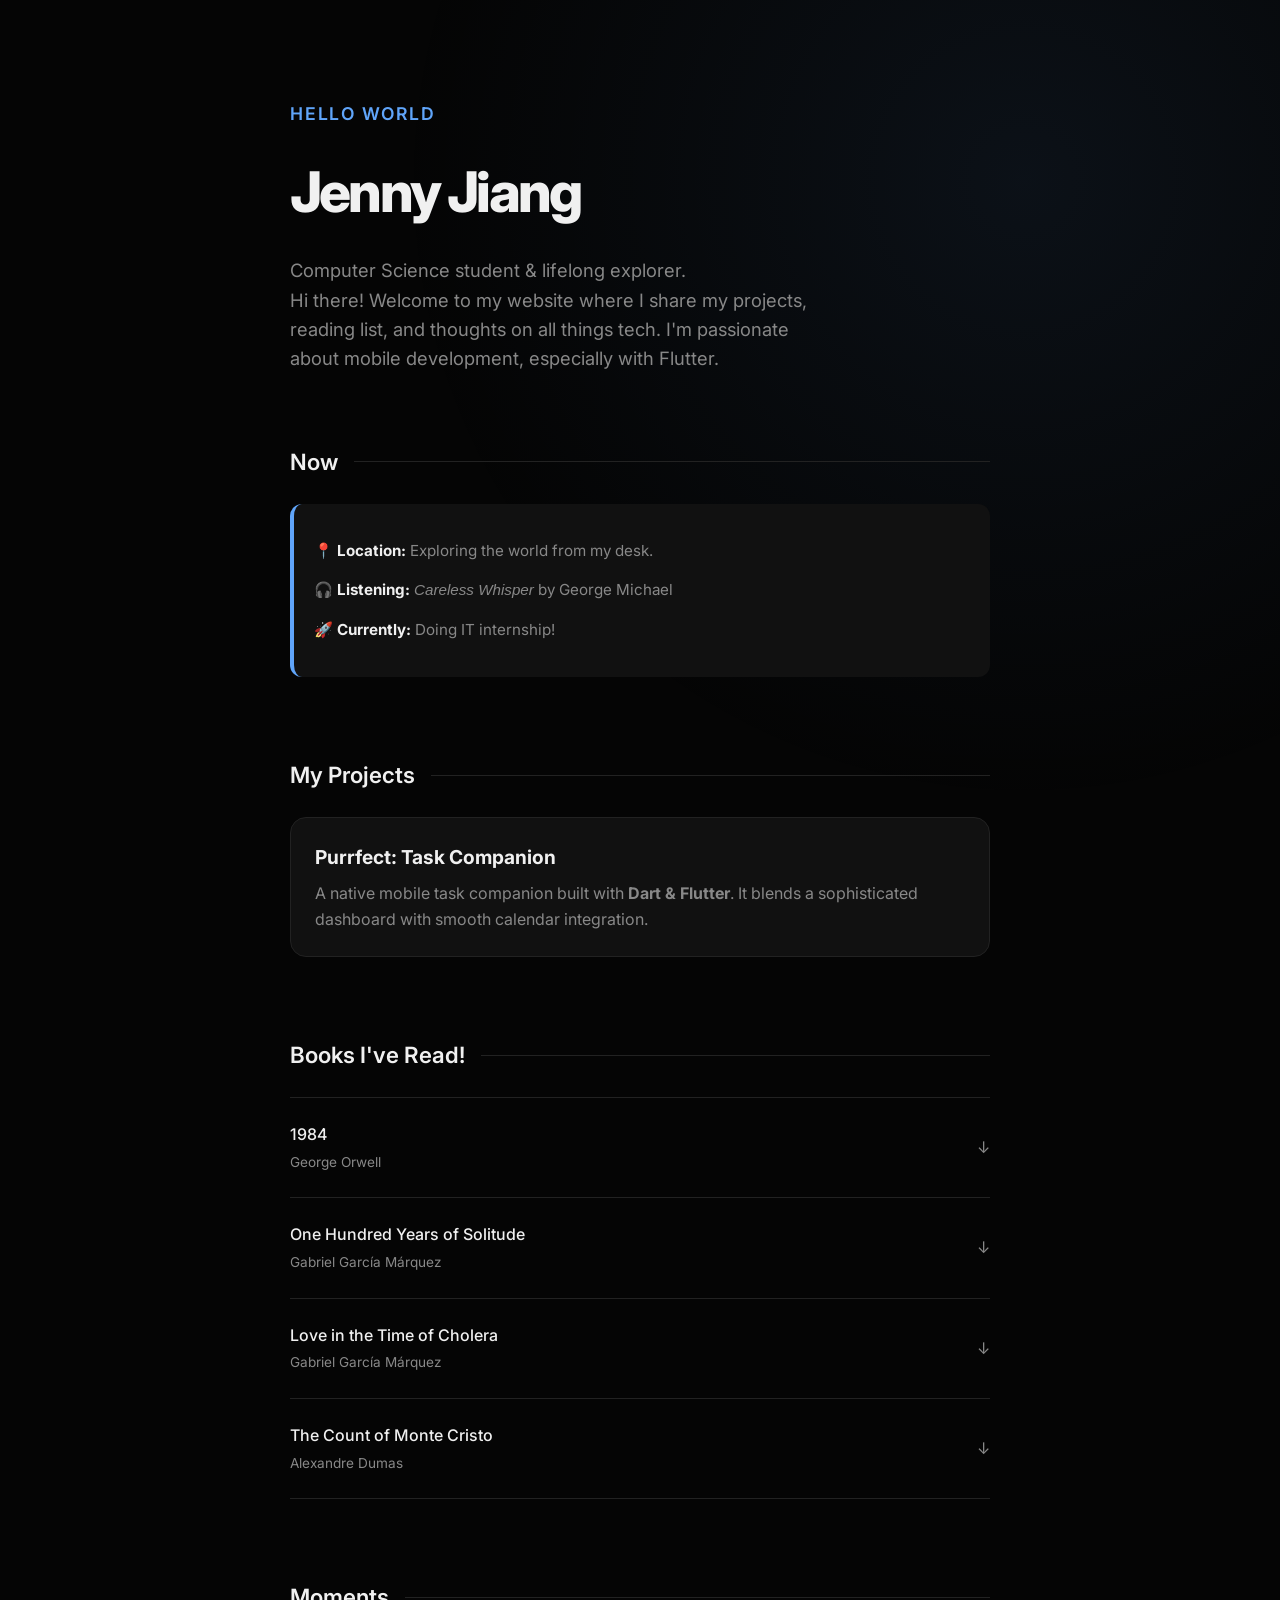
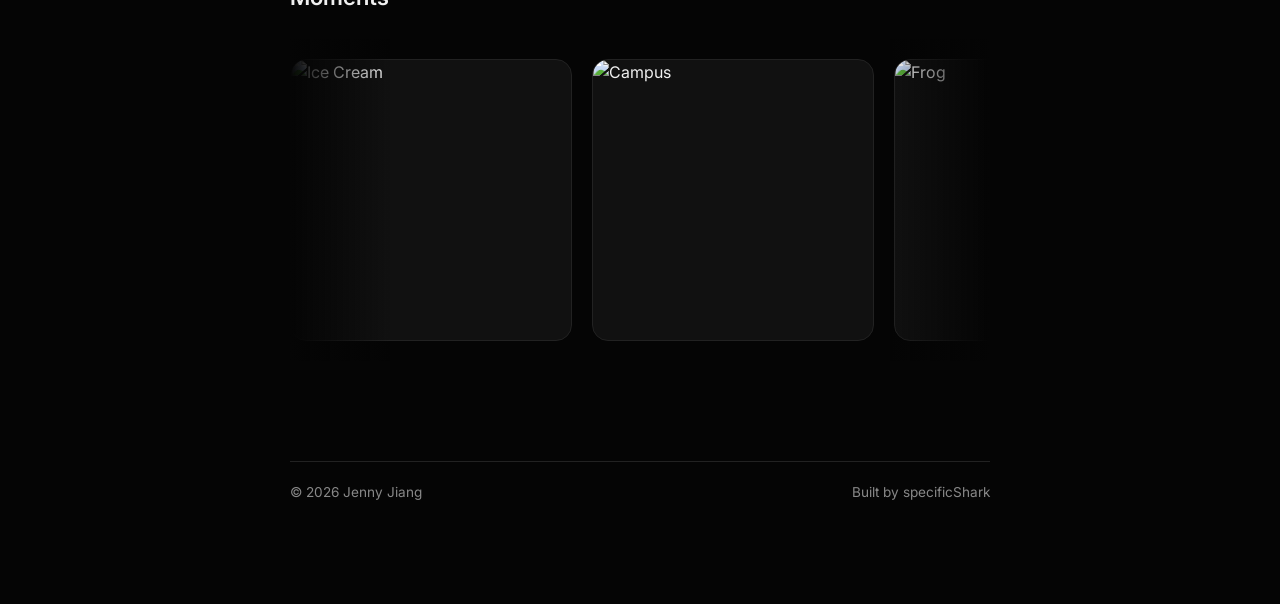
==== commit 8ac1b65c: "Update main.css" ====
--- a/index.html
+++ b/index.html
@@ -127,46 +127,41 @@
                         <div class="photo-overlay"><span>Nature Explorer</span></div>
                     </div>
                     <div class="photo-item">
-                        <img src="assets/moments/kingdomtwocrowns.png" alt="Frog">
-                        <div class="photo-overlay"><span>Nature Explorer</span></div>
-                    </div>
-                    <div class="photo-item">
-                        <img src="assets/moments/campus-tree.png" alt="Frog">
-                        <div class="photo-overlay"><span>Nature Explorer</span></div>
-                    </div>
-                    <div class="photo-item">
-                        <img src="assets/moments/cute-doll.png" alt="Frog">
-                        <div class="photo-overlay"><span>Nature Explorer</span></div>
-                    </div>
-                    <div class="photo-item">
-                        <img src="assets/moments/ducks.png" alt="Frog">
-                        <div class="photo-overlay"><span>Nature Explorer</span></div>
-                    </div>
-                    <div class="photo-item">
-                        <img src="assets/moments/lizzard.png" alt="Frog">
-                        <div class="photo-overlay"><span>Nature Explorer</span></div>
-                    </div>
-                    <div class="photo-item">
-                        <img src="assets/moments/phonecase.png" alt="Frog">
-                        <div class="photo-overlay"><span>Nature Explorer</span></div>
-                    </div>
-                    <div class="photo-item">
-                        <img src="assets/moments/starbucks.png" alt="Frog">
-                        <div class="photo-overlay"><span>Nature Explorer</span></div>
-                    </div>
-                    <div class="photo-item">
-                        <img src="assets/moments/stardewvalley.png" alt="Frog">
-                        <div class="photo-overlay"><span>Nature Explorer</span></div>
+                        <img src="assets/moments/kingdomtwocrowns.png" alt="Game Screenshot">
+                        <div class="photo-overlay"><span>Game Time</span></div>
+                    </div>
+                    <div class="photo-item">
+                        <img src="assets/moments/campus-tree.png" alt="Campus">
+                        <div class="photo-overlay"><span>Beauty Nature</span></div>
+                    </div>
+                    <div class="photo-item">
+                        <img src="assets/moments/cute-doll.png" alt="Doll">
+                        <div class="photo-overlay"><span>Cuties</span></div>
+                    </div>
+                    <div class="photo-item">
+                        <img src="assets/moments/ducks.png" alt="Ducks">
+                        <div class="photo-overlay"><span>Awwww</span></div>
+                    </div>
+                    <div class="photo-item">
+                        <img src="assets/moments/lizzard.png" alt="Lizard">
+                        <div class="photo-overlay"><span>Nature Explorer</span></div>
+                    </div>
+                    <div class="photo-item">
+                        <img src="assets/moments/phonecase.png" alt="Phone Case">
+                        <div class="photo-overlay"><span>Phone Case</span></div>
+                    </div>
+                    <div class="photo-item">
+                        <img src="assets/moments/starbucks.png" alt="Starbucks">
+                        <div class="photo-overlay"><span>Starbucks</span></div>
+                    </div>
+                    <div class="photo-item">
+                        <img src="assets/moments/stardewvalley.png" alt="Stardew Valley">
+                        <div class="photo-overlay"><span>Stardew Valley</span></div>
                     </div>
                     <div class="photo-item">
                         <img src="assets/moments/bird.png" alt="Bird">
                         <div class="photo-overlay"><span>Nature Explorer</span></div>
                     </div>
-
-
-
-
-
                     <div class="photo-item">
                         <img src="assets/moments/icecream.PNG" alt="Ice Cream">
                         <div class="photo-overlay"><span>Sweet Moments</span></div>
@@ -180,36 +175,36 @@
                         <div class="photo-overlay"><span>Nature Explorer</span></div>
                     </div>
                     <div class="photo-item">
-                        <img src="assets/moments/kingdomtwocrowns.png" alt="Frog">
-                        <div class="photo-overlay"><span>Nature Explorer</span></div>
-                    </div>
-                    <div class="photo-item">
-                        <img src="assets/moments/campus-tree.png" alt="Frog">
-                        <div class="photo-overlay"><span>Nature Explorer</span></div>
-                    </div>
-                    <div class="photo-item">
-                        <img src="assets/moments/cute-doll.png" alt="Frog">
-                        <div class="photo-overlay"><span>Nature Explorer</span></div>
-                    </div>
-                    <div class="photo-item">
-                        <img src="assets/moments/ducks.png" alt="Frog">
-                        <div class="photo-overlay"><span>Nature Explorer</span></div>
-                    </div>
-                    <div class="photo-item">
-                        <img src="assets/moments/lizzard.png" alt="Frog">
-                        <div class="photo-overlay"><span>Nature Explorer</span></div>
-                    </div>
-                    <div class="photo-item">
-                        <img src="assets/moments/phonecase.png" alt="Frog">
-                        <div class="photo-overlay"><span>Nature Explorer</span></div>
-                    </div>
-                    <div class="photo-item">
-                        <img src="assets/moments/starbucks.png" alt="Frog">
-                        <div class="photo-overlay"><span>Nature Explorer</span></div>
-                    </div>
-                    <div class="photo-item">
-                        <img src="assets/moments/stardewvalley.png" alt="Frog">
-                        <div class="photo-overlay"><span>Nature Explorer</span></div>
+                        <img src="assets/moments/kingdomtwocrowns.png" alt="Game Screenshot">
+                        <div class="photo-overlay"><span>Game Time</span></div>
+                    </div>
+                    <div class="photo-item">
+                        <img src="assets/moments/campus-tree.png" alt="Campus">
+                        <div class="photo-overlay"><span>Beauty Nature</span></div>
+                    </div>
+                    <div class="photo-item">
+                        <img src="assets/moments/cute-doll.png" alt="Doll">
+                        <div class="photo-overlay"><span>Cuties</span></div>
+                    </div>
+                    <div class="photo-item">
+                        <img src="assets/moments/ducks.png" alt="Ducks">
+                        <div class="photo-overlay"><span>Awwww</span></div>
+                    </div>
+                    <div class="photo-item">
+                        <img src="assets/moments/lizzard.png" alt="Lizard">
+                        <div class="photo-overlay"><span>Nature Explorer</span></div>
+                    </div>
+                    <div class="photo-item">
+                        <img src="assets/moments/phonecase.png" alt="Phone Case">
+                        <div class="photo-overlay"><span>Phone Case</span></div>
+                    </div>
+                    <div class="photo-item">
+                        <img src="assets/moments/starbucks.png" alt="Starbucks">
+                        <div class="photo-overlay"><span>Starbucks</span></div>
+                    </div>
+                    <div class="photo-item">
+                        <img src="assets/moments/stardewvalley.png" alt="Stardew Valley">
+                        <div class="photo-overlay"><span>Stardew Valley</span></div>
                     </div>
                     <div class="photo-item">
                         <img src="assets/moments/bird.png" alt="Bird">
--- a/css/main.css
+++ b/css/main.css
@@ -565,7 +565,10 @@
     display: flex;
     width: max-content; /* Ensure the track is wide enough for all photos */
     gap: 20px;
-    animation: scroll-left 30s linear infinite; /* Adjust 30s to change speed */
+    animation: scroll-left 45s linear infinite;
+
+    will-change: transform;
+    backface-visibility: hidden; 
 }
 
 /* Pause the scrolling when hovering */
